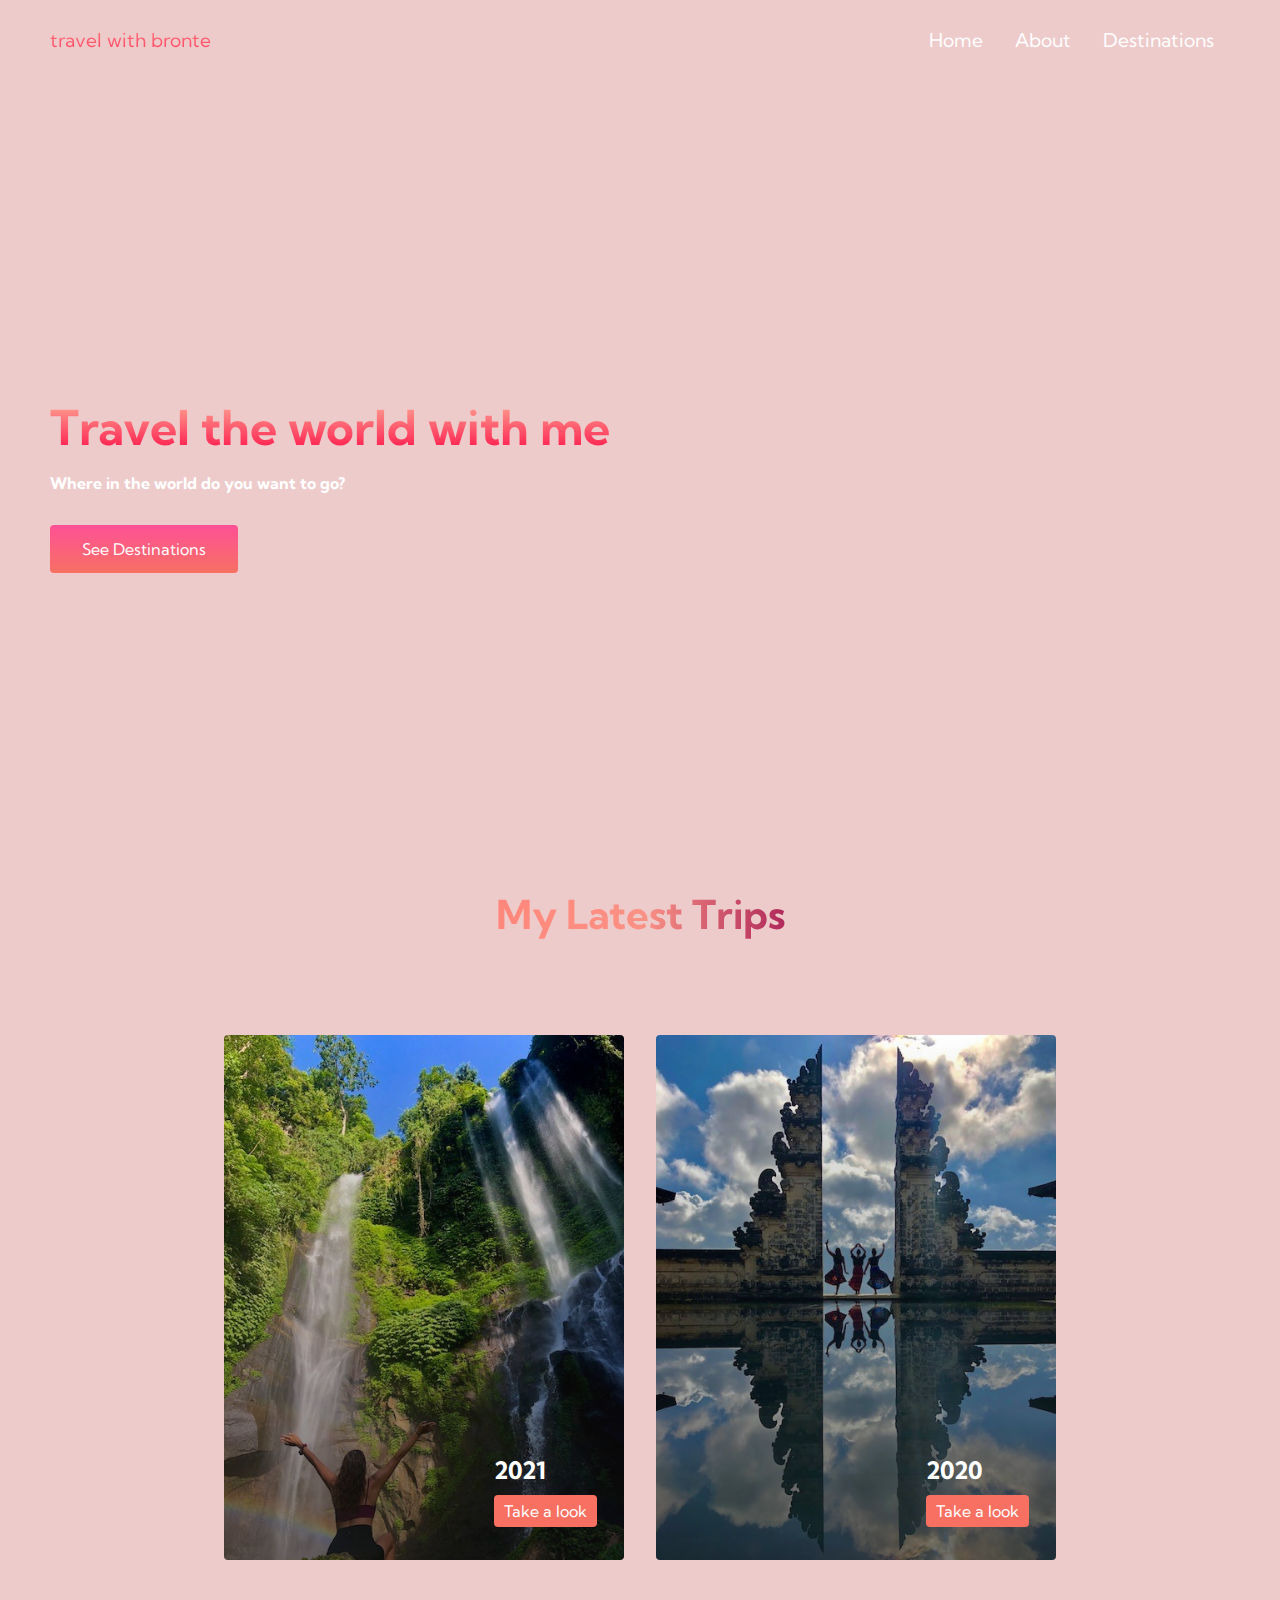
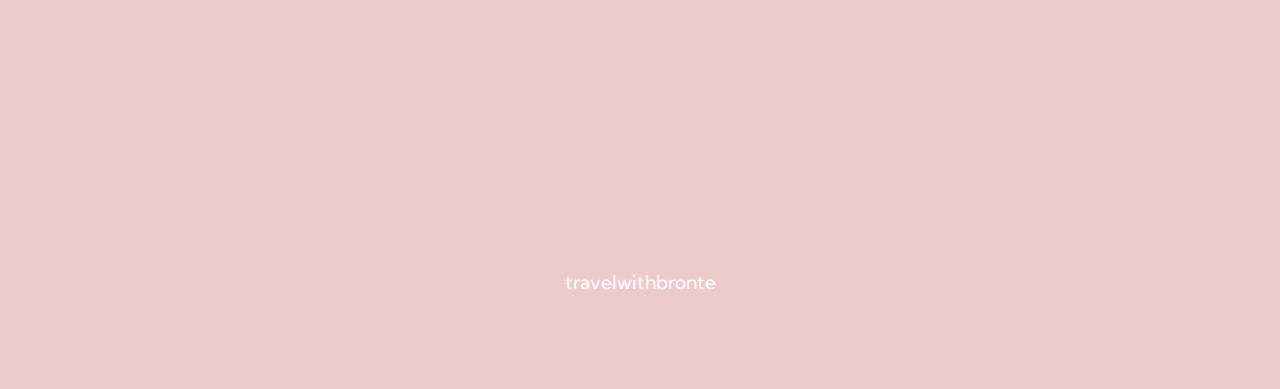
==== index.html @ 80789bdc "init" ====
<!DOCTYPE html>
<html lang="en">

<head>
  <meta charset="UTF-8" />
  <meta name="viewport" content="width=device-width, initial-scale=1.0" />
<title>Bronte's hobby</title>    
<link rel="stylesheet" type="text/css" href="style.css">
<link rel="stylesheet" href="https://use.fontawesome.com/releases/v5.15.4/css/all.css"
integrity="sha384-DyZ88mC6Up2uqS4h/KRgHuoeGwBcD4Ng9SiP4dIRy0EXTlnuz47vAwmeGwVChigm" crossorigin="anonymous">

<link rel="preconnect" href="https://fonts.googleapis.com">
<link rel="preconnect" href="https://fonts.gstatic.com" crossorigin>
<link href="https://fonts.googleapis.com/css2?family=Kumbh+Sans:wght@400;700&display=swap" rel="stylesheet">

<style>
  img {
      width: 120px;
      border-radius: 60px;
      float: left;
      margin-right: 10px;
  }

  .username {
      font-weight: bold;
  }

  em {
      color: crimson;
      font-style: normal;
  }
</style>
</head>

<body>
   <!--Navbar Section-->
   <nav class="navbar">
    <div class="navbar__container">
        <a href="/" id="navbar__logo"><i class='fas fa-plane'></i>travel with bronte</a>
        <div class="navbar__toggle" id="mobile-menu">
            <span class="bar"></span>
            <span class="bar"></span>
            <span class="bar"></span>
        </div>

        <div class="social__icons">
          <a href="https://www.facebook.com/bronte.windsor" class="social__icon--link" target="_blank">
              <i class="fab fa-facebook"></i></a>
          <a href="https://www.instagram.com/brontewindsorr/" class="social__icon--link" target="_blank">
              <i class="fab fa-instagram"></i></a>
          <a href="mailto:bronte_windsor@hotmail.co.uk" class="social__icon--link" target="_blank">
              <i class="fas fa-envelope"></i></a>
      </div>

        <ul class="navbar__menu">
            <li class="navbar__item">
                <a href="/" class="navbar__links">
                    Home
                </a>
            </li>
            <li class="navbar__item">
                <a href="/" class="navbar__links">
                    About
                </a>
            </li>
            <li class="navbar__item">
                <a href="/desinations.html" class="navbar__links"> Destinations </a>
            </li>
           
        </ul>
    </div>
</nav>



 <!--Hero Section-->
 <div class="main">
  <div class="main__container">
      <div class="main__content">
          <h1>Travel the world with me</h1>
          <p>Where in the world do you want to go?</p>
          <button class="main__btn"><a href="/desinations.html">See Destinations</a></button>
      </div>
  </div>
</div>
      

<!--Services Section-->
<div class="services">
  <h1>My Latest Trips</h1>
  <div class="services__container">
      <div class="services__card">
          <h2>2021</h2>
          
          <button>Take a look</button>
      </div>
      <div class="services__card">
          <h2>2020</h2>
          
          <button>Take a look</button>
      </div>
  </div>
</div>




   <!--Footer Section-->
   <div class="footer__container">
        <div class="footer__logo">
                    <a href="/index.html" id="footer__logo"><i class='fas fa-plane'></i>travelwithbronte</a>
                </div>
              
                <div class="social__icons">
                    <a href="https://www.facebook.com/bronte.windsor" class="social__icon--link" target="_blank">
                        <i class="fab fa-facebook"></i></a>
                    <a href="https://www.instagram.com/brontewindsorr/" class="social__icon--link" target="_blank">
                        <i class="fab fa-instagram"></i></a>
                    <a href="mailto:bronte_windsor@hotmail.co.uk" class="social__icon--link" target="_blank">
                        <i class="fas fa-envelope"></i></a>
                </div>
            </div>
        </div>
    </div>


</body>

</html>
---- style.css ----
* {
  box-sizing: border-box;
  margin: 0;
  padding: 0;
  font-family: "Kumbh Sans", sans-serif;
}

.navbar {
  background: #eecbcb;
  height: 80px;
  display: flex;
  justify-content: center;
  align-items: center;
  font-size: 1.2rem;
  position: sticky;
  top: 0;
  z-index: 999;
}

.navbar__container {
  display: flex;
  justify-content: space-between;
  height: 80px;
  z-index: 1;
  width: 100%;
  max-width: 1300px;
  margin: 0 auto;
  padding: 0 50px;
}

#navbar__logo {
  background-color: #fff;
  background-image: linear-gradient(to top, #ff0844 0%, #ffb199 100%);
  background-size: 100%;
  -webkit-background-clip: text;
  -moz-background-clip: text;
  -webkit-text-fill-color: transparent;
  -moz-text-fill-color: transparent;
  display: flex;
  align-items: center;
  cursor: pointer;
  text-decoration: none;
  font-size: 1.2rem;
}

.fas fa-plane {
  margin-right: 0.5rem;
}

.navbar__menu {
  display: flex;
  align-items: center;
  list-style: none;
  text-align: center;
}

.navbar__item {
  height: 80px;
}

.navbar__links {
  color: #fff;
  display: flex;
  align-items: center;
  justify-content: center;
  text-decoration: none;
  padding: 0 1rem;
  height: 100%;
}

.navbar__links:hover {
  color: #f77062;
  transition: all 0.3s ease;
}

@media screen and (max-width: 960px) {
  .navbar__container {
    display: flex;
    justify-content: space-between;
    height: 80px;
    z-index: 1;
    width: 100%;
    max-width: 1300px;
    padding: 0;
  }

  .navbar__menu {
    display: grid;
    grid-template-columns: auto;
    margin: 0;
    width: 100%;
    position: absolute;
    top: -1000px;
    opacity: 0;
    transition: all 0.5s ease;
    height: 50vh;
    z-index: -1;
    background: #eecbcb;
  }

  .navbar__menu.active {
    background: #eecbcb;
    top: 100%;
    opacity: 1;
    transition: all 0.5s ease;
    z-index: 99;
    height: 50vh;
    font-size: 1.6rem;
  }

  #navbar__logo {
    padding-left: 25px;
  }

  .navbar__toggle .bar {
    width: 25px;
    height: 3px;
    margin: 5px auto;
    transition: all 0.3s ease-in-out;
    background: #fff;
  }

  .navbar__item {
    width: 100%;
  }

  .navbar__links {
    text-align: center;
    padding: 2rem;
    width: 100%;
    display: table;
  }

  #mobile-menu {
    position: absolute;
    top: 20%;
    right: 5%;
    transform: translate(5%, 20%);
  }

  .navbar__btn {
    padding-bottom: 2rem;
  }

  .button {
    display: flex;
    justify-content: center;
    align-items: center;
    width: 80%;
    height: 80px;
    margin: 0;
  }

  .navbar__toggle .bar {
    display: block;
    cursor: pointer;
  }

  #mobile-menu.is-active .bar:nth-child(2) {
    opacity: 0;
  }

  #mobile-menu.is-active .bar:nth-child(1) {
    transform: translateY(8px) rotate(45deg);
  }

  #mobile-menu.is-active .bar:nth-child(3) {
    transform: translateY(-8px) rotate(-45deg);
  }
}

/* Hero Section CSS */
.main {
  background-color: #eecbcb;
}

.main__container {
  display: grid;
  grid-template-columns: 1fr 1fr;
  align-items: center;
  justify-self: center;
  margin: 0 auto;
  height: 90vh;
  background-color: #eecbcb;
  z-index: 1;
  width: 100%;
  max-width: 1300px;
  min-width: none;
  padding: 0 50px;
}

.main__content h1 {
  font-size: 3rem;
  background-color: #ff8177;
  background-image: linear-gradient(to top, #ff0844 0%, #ffb199 100%);
  background-size: 100%;
  -webkit-background-clip: text;
  -moz-background-clip: text;
  -webkit-text-fill-color: transparent;
  -moz-text-fill-color: transparent;
}

.main__content p {
  color: #fff;
  margin-top: 1rem;
  font-size: 1rem;
  font-weight: 700;
}

.main__btn {
  font-size: 1rem;
  background-image: linear-gradient(to top, #f77062 0%, #fe5196 100%);
  padding: 14px 32px;
  border: none;
  border-radius: 4px;
  color: #fff;
  margin-top: 2rem;
  cursor: pointer;
  position: relative;
  transition: all 0.35s;
  outline: none;
}

.main__btn a {
  position: relative;
  z-index: 2;
  color: #fff;
  text-decoration: none;
}

.main__btn:after {
  position: absolute;
  content: "";
  top: 0;
  left: 0;
  width: 0;
  height: 100%;
  background: #eecbcb;
  transition: all 0.35s;
  border-radius: 4px;
}

.main__btn:hover {
  color: #fff;
}

.main__btn:hover:after {
  width: 100%;
}

/* Mobile Responsive */
@media screen and (max-width: 768px) {
  .main__container {
    display: grid;
    grid-template-columns: auto;
    align-items: center;
    justify-self: center;
    width: 100%;
    margin: 0 auto;
    height: 90vh;
  }

  .main__content {
    text-align: center;
    margin-bottom: 4rem;
  }

  .main__content h1 {
    font-size: 2.5rem;
    margin-top: 2rem;
  }

  .main__content p {
    margin-top: 1rem;
    font-size: 1.5rem;
  }
}

@media screen and (max-width: 480px) {
  .main__content h1 {
    font-size: 2rem;
    margin-top: 3rem;
  }

  .main__content p {
    margin-top: 2rem;
    font-size: 1.5rem;
  }

  .main__btn {
    padding: 12px 36px;
    margin: 2.5rem 0;
  }
}

/* Services Section CSS */
.services {
  background: #eecbcb;
  display: flex;
  flex-direction: column;
  align-items: center;
  height: 100vh;
}

.services h1 {
  background-color: #ff8177;
  background-image: linear-gradient(
    to right,
    #ff8177 0%,
    #ff867a 0%,
    #ff8c7f 21%,
    #f99185 52%,
    #cf556c 78%,
    #b12a5b 100%
  );
  background-size: 100%;
  margin-bottom: 5rem;
  font-size: 2.5rem;
  -webkit-background-clip: text;
  -moz-background-clip: text;
  -webkit-text-fill-color: transparent;
  -moz-text-fill-color: transparent;
}

.services__container {
  display: flex;
  justify-content: center;
  flex-wrap: wrap;
}

.services__card {
  margin: 1rem;
  height: 525px;
  width: 400px;
  border-radius: 4px;
  background-image: linear-gradient(
      to bottom,
      rgba(0, 0, 0, 0) 0%,
      rgba(17, 17, 17, 0.6) 100%
    ),
    url("/images/brontewaterfall.jpg");
  background-size: cover;
  position: relative;
  color: #fff;
}

.services__card:nth-child(2) {
  background-image: linear-gradient(
      to bottom,
      rgba(0, 0, 0, 0) 0%,
      rgba(17, 17, 17, 0.6) 100%
    ),
    url("/images/brontebali.jpg");
}

.services h2 {
  position: absolute;
  top: 420px;
  left: 270px;
}

.services__card button {
  color: #fff;
  padding: 6px 10px;
  border: none;
  outline: none;
  border-radius: 4px;
  background: #f77062;
  position: absolute;
  top: 460px;
  left: 270px;
  font-size: 1rem;
  cursor: pointer;
}

.services__card:hover {
  transform: scale(1.075);
  transition: 0.2s ease-in;
  cursor: pointer;
}

@media screen and (max-width: 480px) {
  .services {
    height: 1600px;
  }
  .services h1 {
    font-size: 2rem;
    margin-top: 12rem;
  }
}

@media screen and (max-width: 480px) {
  .services {
    height: 1400px;
  }

  .services h1 {
    font-size: 1.2rem;
  }

  .services__card {
    width: 300px;
  }
}

/* Footer CSS */
.footer__container {
  background-color: #eecbcb;
  padding: 5rem 0;
  display: flex;
  flex-direction: column;
  justify-content: center;
  align-items: center;
}

#footer__logo {
  color: #fff;
  display: flex;
  align-items: center;
  cursor: pointer;
  text-decoration: none;
  font-size: 1.2rem;
  margin-bottom: 10%;
}

#footer__logo:hover {
  color: #f77062;
  transition: 0.3s ease-out;
}

/* Social Icons */
.social__icon--link {
  color: #fff;
  font-size: 24px;
}

.social__icons {
  display: flex;
  justify-content: space-between;
  align-items: center;
  width: 200px;
}

.social__icon--link:hover {
  color: #f77062;
  transition: 0.3s ease-out;
}

@media screen and (max-width: 820px) {
  #footer__logo {
    margin-bottom: 2rem;
  }
}
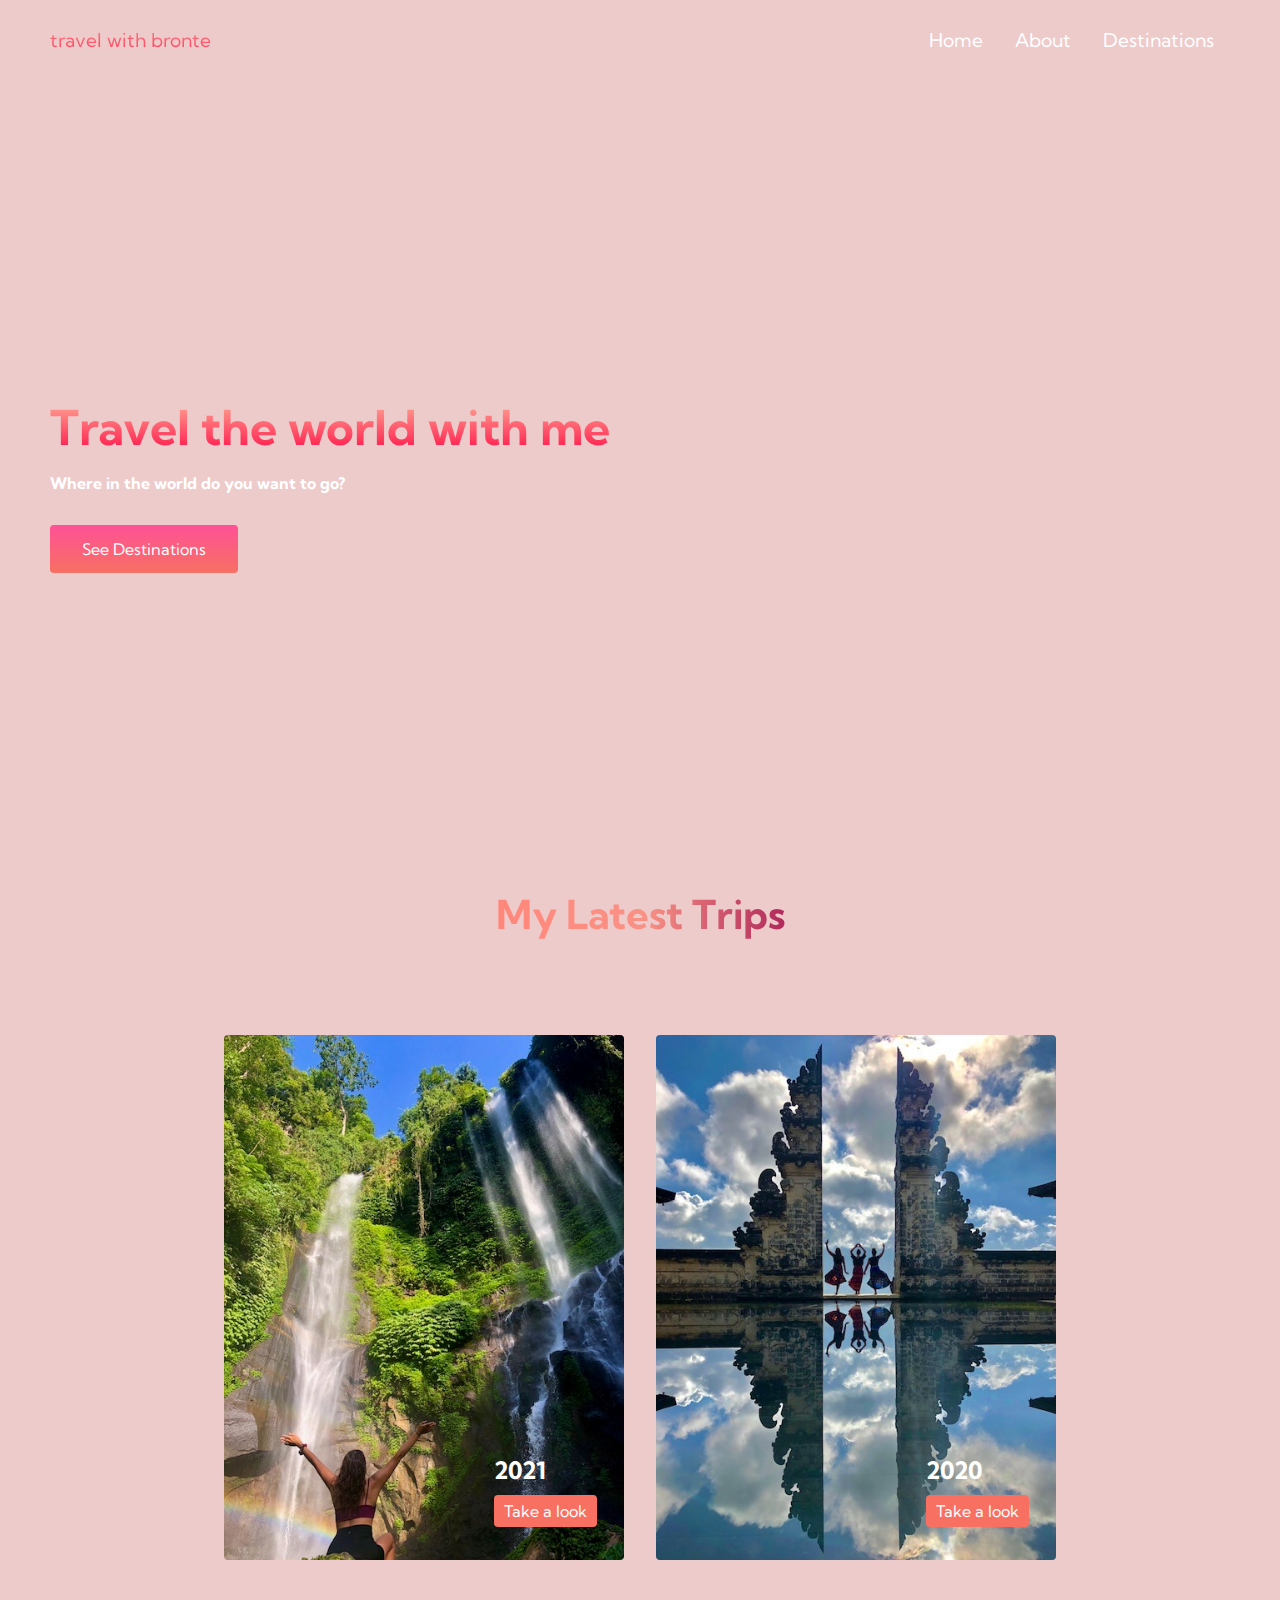
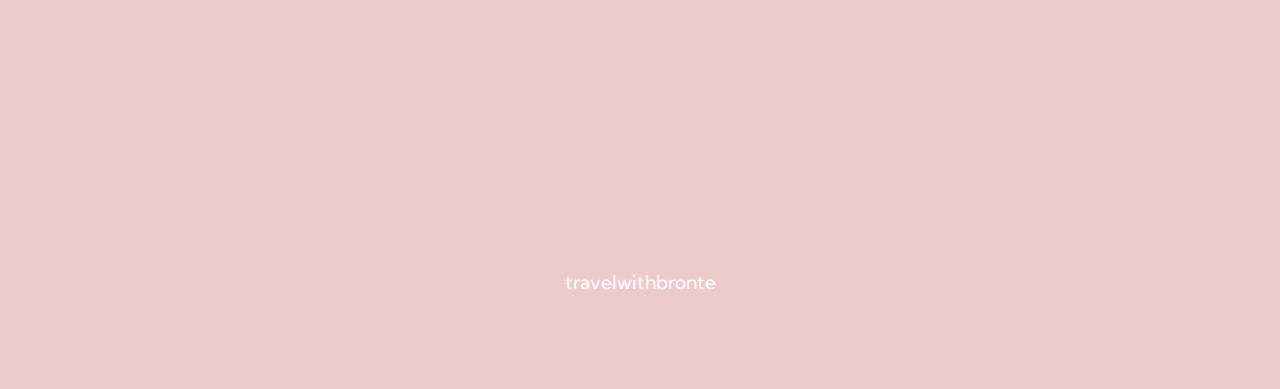
==== commit eece344b: "updated link url" ====
--- a/index.html
+++ b/index.html
@@ -64,7 +64,7 @@
                 </a>
             </li>
             <li class="navbar__item">
-                <a href="/desinations.html" class="navbar__links"> Destinations </a>
+                <a href="https://brontewindsor.github.io/hobby-website/desinations.html" class="navbar__links"> Destinations </a>
             </li>
            
         </ul>
@@ -79,7 +79,7 @@
       <div class="main__content">
           <h1>Travel the world with me</h1>
           <p>Where in the world do you want to go?</p>
-          <button class="main__btn"><a href="/desinations.html">See Destinations</a></button>
+          <button class="main__btn"><a href="./desinations.html">See Destinations</a></button>
       </div>
   </div>
 </div>
--- a/style.css
+++ b/style.css
@@ -333,24 +333,14 @@
   height: 525px;
   width: 400px;
   border-radius: 4px;
-  background-image: linear-gradient(
-      to bottom,
-      rgba(0, 0, 0, 0) 0%,
-      rgba(17, 17, 17, 0.6) 100%
-    ),
-    url("/images/brontewaterfall.jpg");
+  background-image: url("https://brontewindsor.github.io/hobby-website/images/brontewaterfall.jpg");
   background-size: cover;
   position: relative;
   color: #fff;
 }
 
 .services__card:nth-child(2) {
-  background-image: linear-gradient(
-      to bottom,
-      rgba(0, 0, 0, 0) 0%,
-      rgba(17, 17, 17, 0.6) 100%
-    ),
-    url("/images/brontebali.jpg");
+  background-image: url("https://brontewindsor.github.io/hobby-website/images/brontebali.jpg");
 }
 
 .services h2 {
